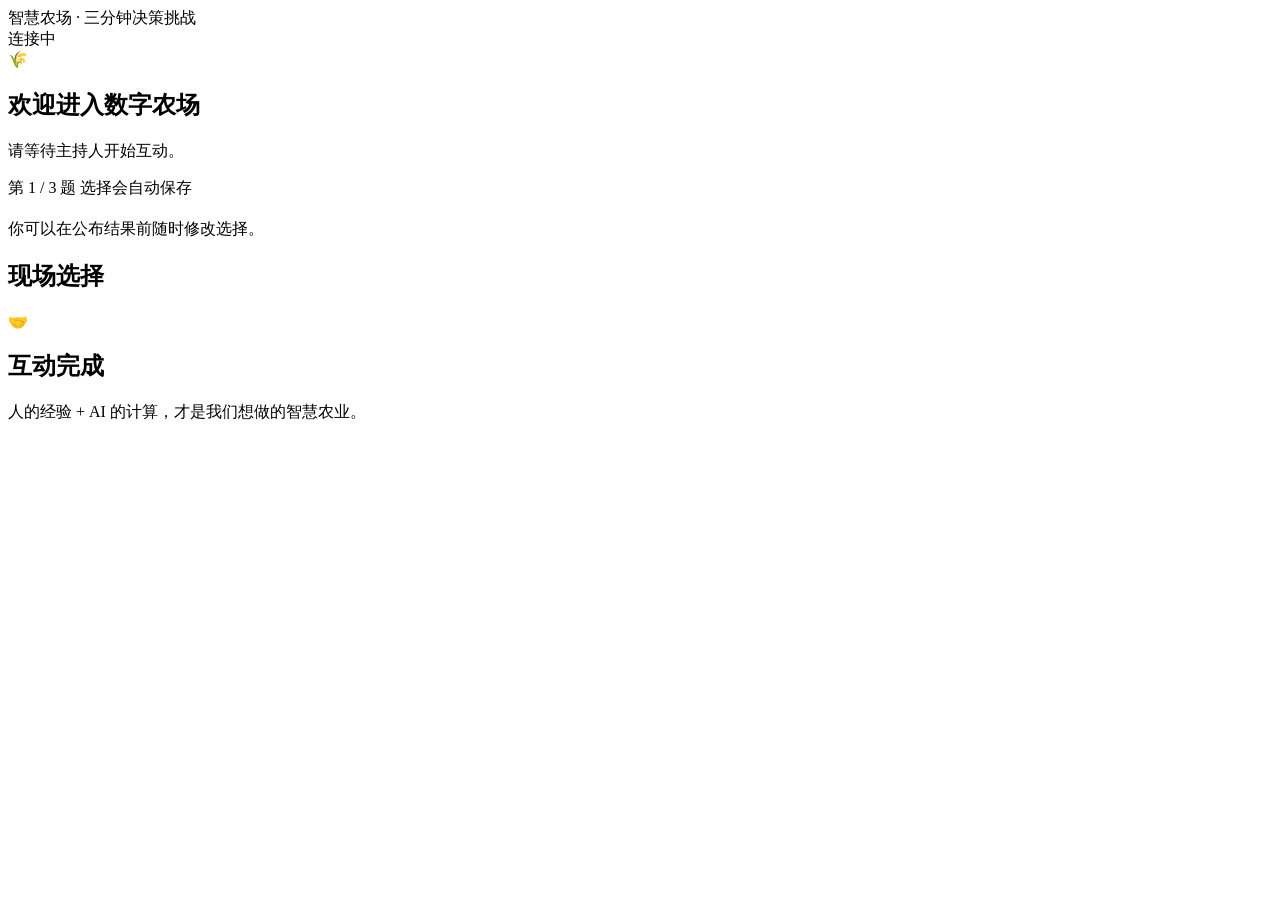
==== static/index.html @ 0add11e8 "Add participant touch interface" ====
<!doctype html>
<html lang="zh-CN">
<head>
  <meta charset="utf-8">
  <meta name="viewport" content="width=device-width, initial-scale=1, maximum-scale=1, user-scalable=no">
  <title>智慧农场 · 三分钟决策挑战</title>
  <link rel="stylesheet" href="/static/style.css">
</head>
<body class="participant-body">
  <main class="participant-shell">
    <header class="topbar">
      <div class="brand">智慧农场 · 三分钟决策挑战</div>
      <div id="connection" class="status-pill">连接中</div>
    </header>

    <section id="waitingView" class="center-card">
      <div class="hero-icon">🌾</div>
      <h1>欢迎进入数字农场</h1>
      <p>请等待主持人开始互动。</p>
      <div class="pulse-dot"></div>
    </section>

    <section id="questionView" class="question-card hidden">
      <div class="question-meta">
        <span id="progress">第 1 / 3 题</span>
        <span id="saveState">选择会自动保存</span>
      </div>
      <h1 id="questionTitle"></h1>
      <p id="questionSubtitle" class="subtitle"></p>
      <div id="options" class="options-grid"></div>
      <div id="hint" class="hint">你可以在公布结果前随时修改选择。</div>

      <section id="resultPanel" class="result-panel hidden">
        <h2>现场选择</h2>
        <div id="bars"></div>
        <div id="aiPanel" class="ai-panel hidden">
          <div id="aiLabel" class="ai-label"></div>
          <div id="aiReason" class="ai-reason"></div>
        </div>
      </section>
    </section>

    <section id="finishedView" class="center-card hidden">
      <div class="hero-icon">🤝</div>
      <h1>互动完成</h1>
      <p>人的经验 + AI 的计算，才是我们想做的智慧农业。</p>
    </section>
  </main>
  <script src="/static/app.js"></script>
</body>
</html>
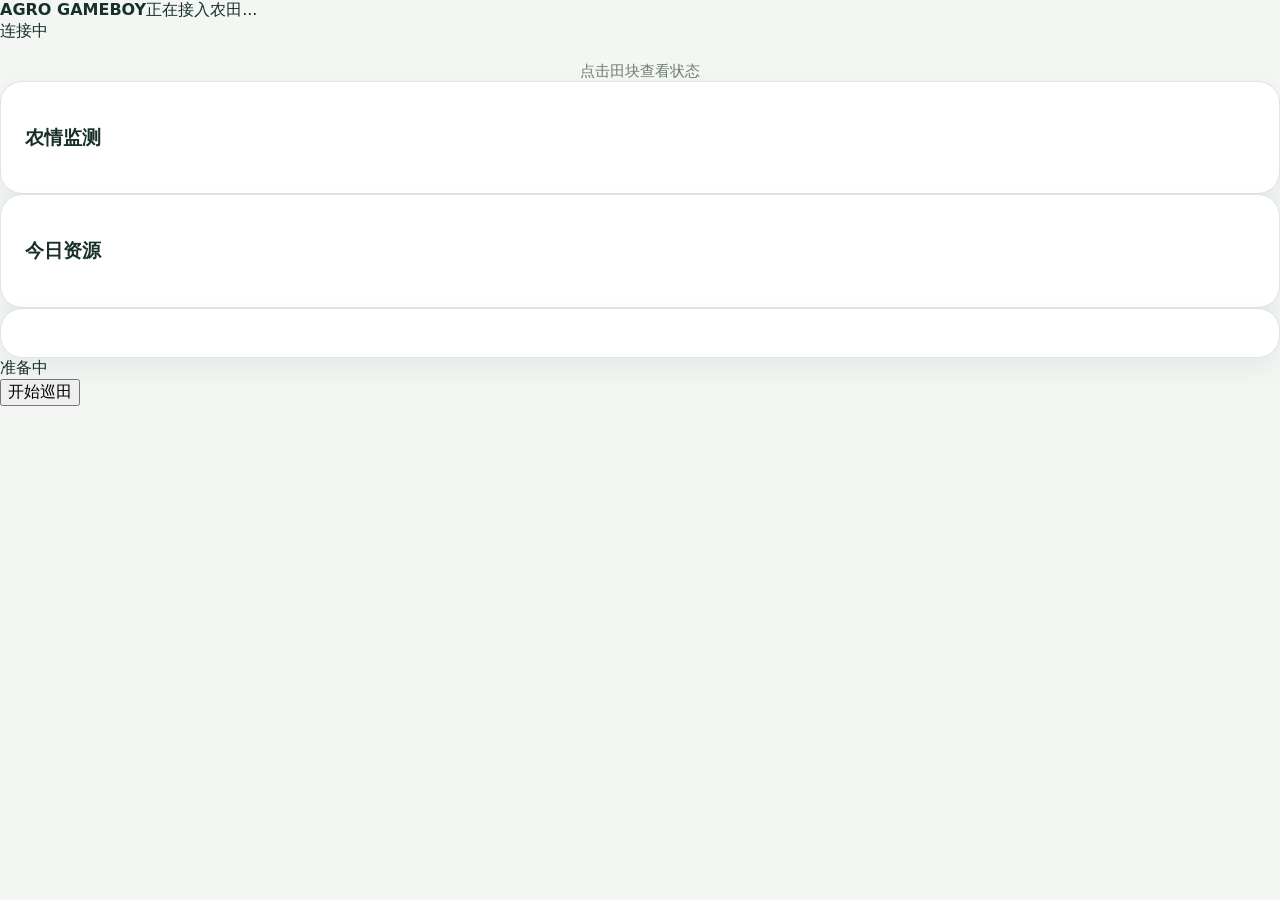
==== commit 73d35a5d: "replace participant UI with farm operations console" ====
--- a/static/index.html
+++ b/static/index.html
@@ -1,51 +1 @@
-<!doctype html>
-<html lang="zh-CN">
-<head>
-  <meta charset="utf-8">
-  <meta name="viewport" content="width=device-width, initial-scale=1, maximum-scale=1, user-scalable=no">
-  <title>智慧农场 · 三分钟决策挑战</title>
-  <link rel="stylesheet" href="/static/style.css">
-</head>
-<body class="participant-body">
-  <main class="participant-shell">
-    <header class="topbar">
-      <div class="brand">智慧农场 · 三分钟决策挑战</div>
-      <div id="connection" class="status-pill">连接中</div>
-    </header>
-
-    <section id="waitingView" class="center-card">
-      <div class="hero-icon">🌾</div>
-      <h1>欢迎进入数字农场</h1>
-      <p>请等待主持人开始互动。</p>
-      <div class="pulse-dot"></div>
-    </section>
-
-    <section id="questionView" class="question-card hidden">
-      <div class="question-meta">
-        <span id="progress">第 1 / 3 题</span>
-        <span id="saveState">选择会自动保存</span>
-      </div>
-      <h1 id="questionTitle"></h1>
-      <p id="questionSubtitle" class="subtitle"></p>
-      <div id="options" class="options-grid"></div>
-      <div id="hint" class="hint">你可以在公布结果前随时修改选择。</div>
-
-      <section id="resultPanel" class="result-panel hidden">
-        <h2>现场选择</h2>
-        <div id="bars"></div>
-        <div id="aiPanel" class="ai-panel hidden">
-          <div id="aiLabel" class="ai-label"></div>
-          <div id="aiReason" class="ai-reason"></div>
-        </div>
-      </section>
-    </section>
-
-    <section id="finishedView" class="center-card hidden">
-      <div class="hero-icon">🤝</div>
-      <h1>互动完成</h1>
-      <p>人的经验 + AI 的计算，才是我们想做的智慧农业。</p>
-    </section>
-  </main>
-  <script src="/static/app.js"></script>
-</body>
-</html>
+<!doctype html><html lang="zh-CN"><head><meta charset="utf-8"><meta name="viewport" content="width=device-width,initial-scale=1,user-scalable=no"><title>AGRO GAMEBOY</title><link rel="stylesheet" href="/static/style.css"></head><body><main id="app" class="shell"><header><div><b>AGRO GAMEBOY</b><span id="farmName">正在接入农田...</span></div><div id="stageTag">连接中</div></header><section class="grid"><div class="field-wrap"><div class="field" id="field"></div><div class="hint" id="hint">点击田块查看状态</div></div><aside><div class="panel"><h3>农情监测</h3><div id="metrics"></div></div><div class="panel"><h3>今日资源</h3><div id="resourceSummary"></div></div><div class="panel action-panel" id="actionPanel"></div></aside></section><footer><div id="progressText">准备中</div><button id="nextBtn" class="primary">开始巡田</button></footer></main><script src="/static/app.js"></script></body></html>
--- a/static/style.css
+++ b/static/style.css
@@ -0,0 +1,39 @@
+:root {
+  --bg: #f3f6f2;
+  --panel: #ffffff;
+  --ink: #17312a;
+  --muted: #6d7d76;
+  --line: #dce5df;
+  --green: #0b6b4f;
+  --green2: #11835f;
+  --soft: #e8f4ef;
+  --warn: #a76411;
+  --danger: #a43b35;
+  --shadow: 0 18px 50px rgba(24, 57, 45, .10);
+}
+*{box-sizing:border-box}
+html,body{margin:0;min-height:100%;font-family:Inter,"Microsoft YaHei","PingFang SC",system-ui,sans-serif;background:var(--bg);color:var(--ink)}
+button{font:inherit}
+.hidden{display:none!important}
+.participant-body{min-height:100vh;background:radial-gradient(circle at 15% 0%,#eaf4ee 0,transparent 35%),var(--bg);overflow-x:hidden}
+.participant-shell{width:min(1180px,100%);min-height:100vh;margin:auto;padding:22px 28px 36px;display:flex;flex-direction:column}
+.topbar,.admin-header{display:flex;align-items:center;justify-content:space-between;gap:20px}
+.brand{font-size:clamp(18px,2vw,28px);font-weight:800;letter-spacing:.02em}
+.status-pill{padding:9px 15px;border-radius:999px;background:#eef1ef;color:var(--muted);font-size:14px;font-weight:700;white-space:nowrap}
+.status-pill.online{background:#dff4e9;color:var(--green)}
+.center-card,.question-card{background:rgba(255,255,255,.96);border:1px solid rgba(215,228,220,.9);box-shadow:var(--shadow);border-radius:30px}
+.center-card{margin:auto;width:min(820px,100%);padding:54px 42px;text-align:center}
+.center-card h1{font-size:clamp(36px,5vw,64px);margin:12px 0 14px}.center-card p{font-size:clamp(18px,2.4vw,28px);color:var(--muted);margin:0}
+.hero-icon{font-size:72px}.pulse-dot{width:18px;height:18px;background:var(--green2);border-radius:50%;margin:34px auto 0;animation:pulse 1.5s infinite}@keyframes pulse{50%{transform:scale(1.45);opacity:.35}}
+.question-card{margin:auto 0;padding:28px 34px 34px}
+.question-meta{display:flex;justify-content:space-between;gap:16px;color:var(--muted);font-weight:700;font-size:15px}
+.question-card h1{font-size:clamp(30px,4.1vw,54px);line-height:1.16;margin:24px 0 12px;letter-spacing:-.02em}.subtitle{font-size:clamp(17px,2vw,23px);line-height:1.6;color:var(--muted);margin:0 0 24px}
+.options-grid{display:grid;grid-template-columns:1fr 1fr;gap:18px;margin-top:24px}
+.option-btn{min-height:118px;padding:22px 24px;border:2px solid var(--line);border-radius:24px;background:#fff;color:var(--ink);font-size:clamp(23px,3vw,36px);font-weight:850;cursor:pointer;touch-action:manipulation;transition:.12s transform,.12s border-color,.12s background}
+.option-btn:active{transform:scale(.985)}.option-btn.selected{background:var(--soft);border-color:var(--green2);box-shadow:inset 0 0 0 2px rgba(17,131,95,.1)}
+.option-prefix{display:inline-flex;width:42px;height:42px;align-items:center;justify-content:center;border-radius:12px;background:#f0f4f1;margin-right:12px;font-size:20px;vertical-align:middle}.selected .option-prefix{background:var(--green);color:#fff}
+.hint{margin-top:20px;text-align:center;color:var(--muted);font-size:15px}.result-panel{margin-top:26px;border-top:1px solid var(--line);padding-top:26px}.result-panel h2{margin:0 0 18px;font-size:25px}
+.bar-row{display:grid;grid-template-columns:minmax(90px,180px) 1fr 80px;gap:14px;align-items:center;margin:13px 0}.bar-label{font-weight:750}.bar-track{height:22px;background:#edf1ee;border-radius:999px;overflow:hidden}.bar-fill{height:100%;background:var(--green2);border-radius:999px;min-width:0;transition:width .25s}.bar-value{text-align:right;font-variant-numeric:tabular-nums;color:var(--muted);font-weight:750}
+.ai-panel{margin-top:24px;padding:20px 22px;border-radius:18px;background:#f1f7f4;border:1px solid #d8e8df}.ai-label{font-size:22px;font-weight:850;color:var(--green)}.ai-reason{margin-top:7px;font-size:17px;line-height:1.6;color:#486058}
+.admin-body{background:#eef2ef;min-height:100vh}.admin-shell{max-width:1380px;margin:auto;padding:30px}.eyebrow{font-size:12px;letter-spacing:.18em;color:var(--green);font-weight:850}.admin-header h1{font-size:38px;margin:6px 0 0}.metric-grid{display:grid;grid-template-columns:repeat(4,1fr);gap:16px;margin:26px 0}.metric-card,.panel{background:var(--panel);border:1px solid var(--line);border-radius:22px;box-shadow:0 10px 30px rgba(24,57,45,.06)}.metric-card{padding:20px 22px}.metric-card span{display:block;color:var(--muted);font-size:14px}.metric-card strong{display:block;font-size:38px;margin-top:7px}.admin-grid{display:grid;grid-template-columns:.9fr 1.1fr;gap:18px}.panel{padding:24px}.panel-title{font-size:14px;font-weight:850;letter-spacing:.06em;text-transform:uppercase;color:var(--muted);margin-bottom:18px}.button-grid{display:grid;grid-template-columns:1fr 1fr;gap:12px}.admin-btn,.mini-btn{border:0;border-radius:14px;cursor:pointer;font-weight:800}.admin-btn{padding:16px;background:#edf1ef;color:var(--ink)}.admin-btn.primary{background:var(--green);color:#fff}.admin-btn.accent{background:#e9f5ef;color:var(--green)}.admin-btn.danger{background:#f8e9e7;color:var(--danger)}.admin-note{color:var(--muted);font-size:13px;line-height:1.6;margin:18px 0 0}.admin-bars{margin-top:18px}.devices-panel{margin-top:18px}.row-between{display:flex;justify-content:space-between;align-items:center}.mini-btn{padding:8px 12px;background:#edf1ef;color:var(--ink)}.table-wrap{overflow:auto}table{width:100%;border-collapse:collapse;font-size:14px}th,td{text-align:left;padding:12px 10px;border-top:1px solid var(--line);white-space:nowrap}th{color:var(--muted);font-weight:750}td:nth-child(2){font-family:ui-monospace,SFMono-Regular,Consolas,monospace;font-size:12px;max-width:260px;overflow:hidden;text-overflow:ellipsis}
+@media(max-width:800px){.participant-shell{padding:14px}.question-card{padding:22px 18px}.options-grid{grid-template-columns:1fr}.option-btn{min-height:88px}.question-meta{font-size:13px}.admin-shell{padding:16px}.metric-grid{grid-template-columns:1fr 1fr}.admin-grid{grid-template-columns:1fr}.button-grid{grid-template-columns:1fr 1fr}.bar-row{grid-template-columns:90px 1fr 60px}}
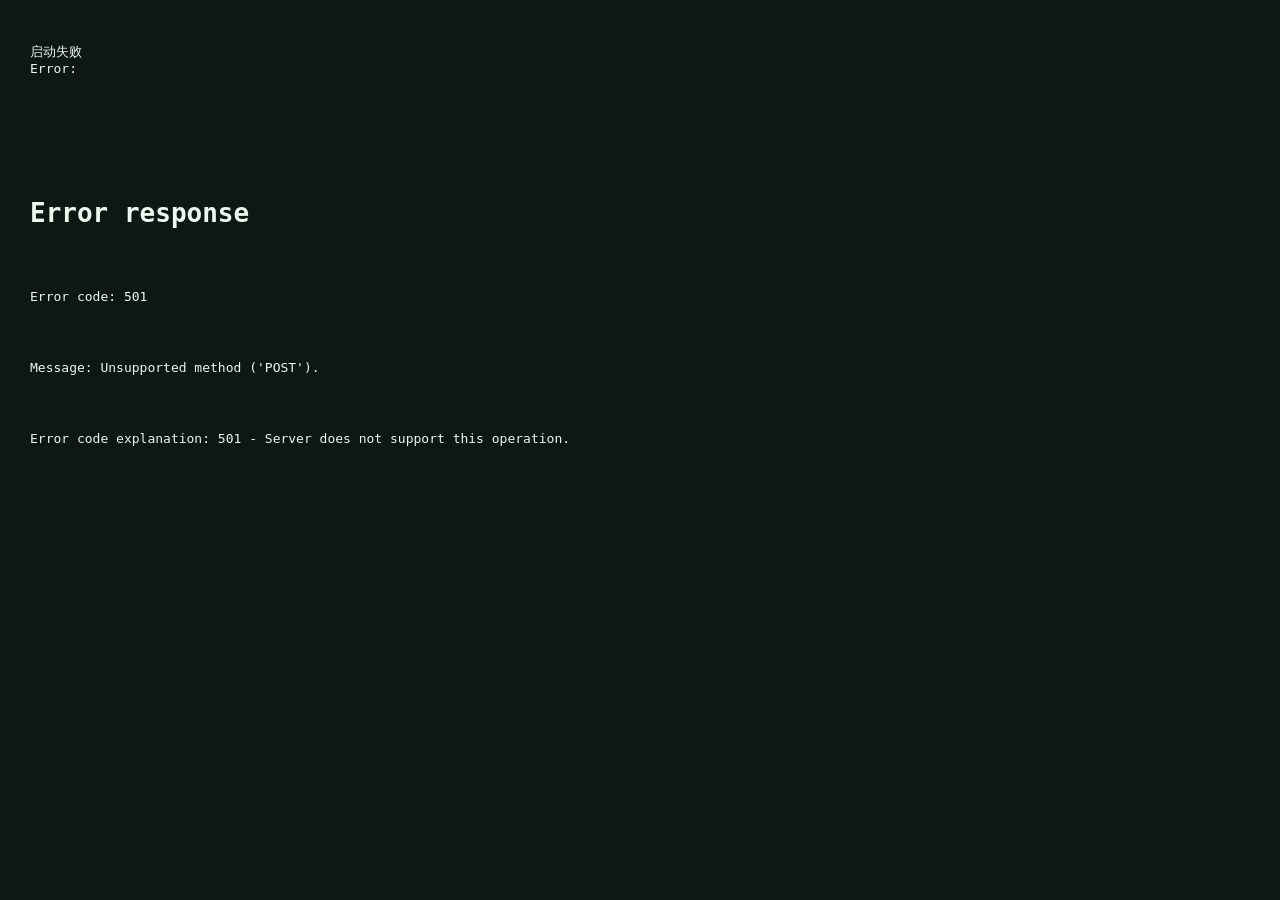
==== commit 43abc358: "Replace participant page with agriculture quiz" ====
--- a/static/index.html
+++ b/static/index.html
@@ -1 +1,77 @@
-<!doctype html><html lang="zh-CN"><head><meta charset="utf-8"><meta name="viewport" content="width=device-width,initial-scale=1,user-scalable=no"><title>AGRO GAMEBOY</title><link rel="stylesheet" href="/static/style.css"></head><body><main id="app" class="shell"><header><div><b>AGRO GAMEBOY</b><span id="farmName">正在接入农田...</span></div><div id="stageTag">连接中</div></header><section class="grid"><div class="field-wrap"><div class="field" id="field"></div><div class="hint" id="hint">点击田块查看状态</div></div><aside><div class="panel"><h3>农情监测</h3><div id="metrics"></div></div><div class="panel"><h3>今日资源</h3><div id="resourceSummary"></div></div><div class="panel action-panel" id="actionPanel"></div></aside></section><footer><div id="progressText">准备中</div><button id="nextBtn" class="primary">开始巡田</button></footer></main><script src="/static/app.js"></script></body></html>+<!DOCTYPE html>
+<html lang="zh-CN">
+<head>
+<meta charset="UTF-8">
+<meta name="viewport" content="width=device-width, initial-scale=1, viewport-fit=cover">
+<title>农业知识答题闯关 · 农业信息化基础篇</title>
+<link rel="stylesheet" href="/static/style.css">
+</head>
+<body>
+<div class="app">
+
+  <!-- SECTION: start -->
+  <section id="startPanel" class="panel active">
+    <div class="start-card">
+      <div class="fruit-row" aria-hidden="true"><span>🛰️</span><span>🍓</span><span>📡</span><span>🛒</span><span>📱</span></div>
+      <h1>农业知识<span class="hl2">答题闯关</span><br><span class="hl">农业信息化基础篇</span></h1>
+      <p class="tagline">10 道大白话选择题，轻松学会遥感、大棚经济作物、物联网、电商和直播带货</p>
+      <div class="rules">
+        <div class="rule"><i>1</i><span>共 <b>10 道单选题</b>，每题 10 分，满分 100 分，覆盖五大板块</span></div>
+        <div class="rule"><i>2</i><span>点击选项<b>立即判分</b>，并用大白话讲清「这对种地卖货有什么用」</span></div>
+        <div class="rule"><i>3</i><span>支持键盘作答：按 <b>1~4 / A~D</b> 选题，<b>空格 / 回车</b>下一题</span></div>
+        <div class="rule"><i>4</i><span>每局题目与选项<b>随机打乱</b>，最高分自动保存在本机浏览器</span></div>
+      </div>
+      <div class="best" id="bestBox">🏅 历史最高分：<b id="bestVal">暂无记录</b></div>
+      <button class="btn btn-start pulse" id="btnStart" data-primary-action>🚀 开始闯关</button>
+    </div>
+  </section>
+
+  <!-- SECTION: quiz -->
+  <section id="quizPanel" class="panel">
+    <div class="topbar">
+      <div class="qcount">第 <b id="qNow">1</b> / <span id="qTotal">10</span> 题</div>
+      <div class="scorepill">得分 <b id="scoreNow">0</b></div>
+    </div>
+    <div class="track"><div class="fill" id="fill"></div></div>
+
+    <div class="qcard">
+      <div class="qhead"><span class="qtag qcat" id="qCat">🛰️ 遥感</span><span class="qtag qprog" id="qTag">第 1 题</span></div>
+      <p class="qtext" id="qText"></p>
+      <div class="opts" id="opts" role="group" aria-label="答案选项"></div>
+      <div class="fb" id="fb" aria-live="polite">
+        <div class="fbverdict"><span id="fbIcon">✅</span><span id="fbWord">回答正确</span><span class="pt" id="fbPt">+10</span></div>
+        <p class="fbexp" id="fbExp"></p>
+        <p class="fbsrc" id="fbSrc"></p>
+      </div>
+      <button class="btn btn-next" id="btnNext" disabled>下一题 ➜</button>
+    </div>
+  </section>
+
+  <!-- SECTION: result -->
+  <section id="resultPanel" class="panel">
+    <div class="res-card">
+      <span class="beam" id="beam" hidden aria-hidden="true"></span>
+      <span class="grade-emoji" id="gradeEmoji">🏆</span>
+      <div class="grade-title" id="gradeTitle"></div>
+      <p class="grade-msg" id="gradeMsg"></p>
+      <div class="scorebox">
+        <div class="sbox s1"><div class="n" id="rScore">0</div><div class="l">总分（满分100）</div></div>
+        <div class="sbox s2"><div class="n" id="rRight">0/10</div><div class="l">答对题数</div></div>
+        <div class="sbox s3"><div class="n" id="rRate">0%</div><div class="l">正确率</div></div>
+      </div>
+      <div class="newbest" id="newBest">🎉 刷新历史最高分！</div>
+      <div class="review">
+        <h2>📋 逐题回顾</h2>
+        <div id="rvList"></div>
+      </div>
+      <button class="btn btn-again" id="btnAgain" data-primary-action>🔄 再来一局</button>
+      <p class="footnote">题库依据：农业农村部官网智慧农业典型案例与政策发布、2026 年中央一号文件、国家市场监督管理总局令第 117 号《直播电商监督管理办法》与第 120 号《直播电商经营者落实食品安全主体责任监督管理规定》、科普中国遥感与智能温室科普文章，以及光明网、人民网、中国农业农村信息网等公开报道中的实际生产案例。相关法规以官方公布的现行有效文本为准。</p>
+    </div>
+  </section>
+
+</div>
+
+<script src="/static/assets/questions.js"></script>
+<script src="/static/app.js"></script>
+</body>
+</html>
--- a/static/style.css
+++ b/static/style.css
@@ -1,39 +1,2 @@
-:root {
-  --bg: #f3f6f2;
-  --panel: #ffffff;
-  --ink: #17312a;
-  --muted: #6d7d76;
-  --line: #dce5df;
-  --green: #0b6b4f;
-  --green2: #11835f;
-  --soft: #e8f4ef;
-  --warn: #a76411;
-  --danger: #a43b35;
-  --shadow: 0 18px 50px rgba(24, 57, 45, .10);
-}
-*{box-sizing:border-box}
-html,body{margin:0;min-height:100%;font-family:Inter,"Microsoft YaHei","PingFang SC",system-ui,sans-serif;background:var(--bg);color:var(--ink)}
-button{font:inherit}
-.hidden{display:none!important}
-.participant-body{min-height:100vh;background:radial-gradient(circle at 15% 0%,#eaf4ee 0,transparent 35%),var(--bg);overflow-x:hidden}
-.participant-shell{width:min(1180px,100%);min-height:100vh;margin:auto;padding:22px 28px 36px;display:flex;flex-direction:column}
-.topbar,.admin-header{display:flex;align-items:center;justify-content:space-between;gap:20px}
-.brand{font-size:clamp(18px,2vw,28px);font-weight:800;letter-spacing:.02em}
-.status-pill{padding:9px 15px;border-radius:999px;background:#eef1ef;color:var(--muted);font-size:14px;font-weight:700;white-space:nowrap}
-.status-pill.online{background:#dff4e9;color:var(--green)}
-.center-card,.question-card{background:rgba(255,255,255,.96);border:1px solid rgba(215,228,220,.9);box-shadow:var(--shadow);border-radius:30px}
-.center-card{margin:auto;width:min(820px,100%);padding:54px 42px;text-align:center}
-.center-card h1{font-size:clamp(36px,5vw,64px);margin:12px 0 14px}.center-card p{font-size:clamp(18px,2.4vw,28px);color:var(--muted);margin:0}
-.hero-icon{font-size:72px}.pulse-dot{width:18px;height:18px;background:var(--green2);border-radius:50%;margin:34px auto 0;animation:pulse 1.5s infinite}@keyframes pulse{50%{transform:scale(1.45);opacity:.35}}
-.question-card{margin:auto 0;padding:28px 34px 34px}
-.question-meta{display:flex;justify-content:space-between;gap:16px;color:var(--muted);font-weight:700;font-size:15px}
-.question-card h1{font-size:clamp(30px,4.1vw,54px);line-height:1.16;margin:24px 0 12px;letter-spacing:-.02em}.subtitle{font-size:clamp(17px,2vw,23px);line-height:1.6;color:var(--muted);margin:0 0 24px}
-.options-grid{display:grid;grid-template-columns:1fr 1fr;gap:18px;margin-top:24px}
-.option-btn{min-height:118px;padding:22px 24px;border:2px solid var(--line);border-radius:24px;background:#fff;color:var(--ink);font-size:clamp(23px,3vw,36px);font-weight:850;cursor:pointer;touch-action:manipulation;transition:.12s transform,.12s border-color,.12s background}
-.option-btn:active{transform:scale(.985)}.option-btn.selected{background:var(--soft);border-color:var(--green2);box-shadow:inset 0 0 0 2px rgba(17,131,95,.1)}
-.option-prefix{display:inline-flex;width:42px;height:42px;align-items:center;justify-content:center;border-radius:12px;background:#f0f4f1;margin-right:12px;font-size:20px;vertical-align:middle}.selected .option-prefix{background:var(--green);color:#fff}
-.hint{margin-top:20px;text-align:center;color:var(--muted);font-size:15px}.result-panel{margin-top:26px;border-top:1px solid var(--line);padding-top:26px}.result-panel h2{margin:0 0 18px;font-size:25px}
-.bar-row{display:grid;grid-template-columns:minmax(90px,180px) 1fr 80px;gap:14px;align-items:center;margin:13px 0}.bar-label{font-weight:750}.bar-track{height:22px;background:#edf1ee;border-radius:999px;overflow:hidden}.bar-fill{height:100%;background:var(--green2);border-radius:999px;min-width:0;transition:width .25s}.bar-value{text-align:right;font-variant-numeric:tabular-nums;color:var(--muted);font-weight:750}
-.ai-panel{margin-top:24px;padding:20px 22px;border-radius:18px;background:#f1f7f4;border:1px solid #d8e8df}.ai-label{font-size:22px;font-weight:850;color:var(--green)}.ai-reason{margin-top:7px;font-size:17px;line-height:1.6;color:#486058}
-.admin-body{background:#eef2ef;min-height:100vh}.admin-shell{max-width:1380px;margin:auto;padding:30px}.eyebrow{font-size:12px;letter-spacing:.18em;color:var(--green);font-weight:850}.admin-header h1{font-size:38px;margin:6px 0 0}.metric-grid{display:grid;grid-template-columns:repeat(4,1fr);gap:16px;margin:26px 0}.metric-card,.panel{background:var(--panel);border:1px solid var(--line);border-radius:22px;box-shadow:0 10px 30px rgba(24,57,45,.06)}.metric-card{padding:20px 22px}.metric-card span{display:block;color:var(--muted);font-size:14px}.metric-card strong{display:block;font-size:38px;margin-top:7px}.admin-grid{display:grid;grid-template-columns:.9fr 1.1fr;gap:18px}.panel{padding:24px}.panel-title{font-size:14px;font-weight:850;letter-spacing:.06em;text-transform:uppercase;color:var(--muted);margin-bottom:18px}.button-grid{display:grid;grid-template-columns:1fr 1fr;gap:12px}.admin-btn,.mini-btn{border:0;border-radius:14px;cursor:pointer;font-weight:800}.admin-btn{padding:16px;background:#edf1ef;color:var(--ink)}.admin-btn.primary{background:var(--green);color:#fff}.admin-btn.accent{background:#e9f5ef;color:var(--green)}.admin-btn.danger{background:#f8e9e7;color:var(--danger)}.admin-note{color:var(--muted);font-size:13px;line-height:1.6;margin:18px 0 0}.admin-bars{margin-top:18px}.devices-panel{margin-top:18px}.row-between{display:flex;justify-content:space-between;align-items:center}.mini-btn{padding:8px 12px;background:#edf1ef;color:var(--ink)}.table-wrap{overflow:auto}table{width:100%;border-collapse:collapse;font-size:14px}th,td{text-align:left;padding:12px 10px;border-top:1px solid var(--line);white-space:nowrap}th{color:var(--muted);font-weight:750}td:nth-child(2){font-family:ui-monospace,SFMono-Regular,Consolas,monospace;font-size:12px;max-width:260px;overflow:hidden;text-overflow:ellipsis}
-@media(max-width:800px){.participant-shell{padding:14px}.question-card{padding:22px 18px}.options-grid{grid-template-columns:1fr}.option-btn{min-height:88px}.question-meta{font-size:13px}.admin-shell{padding:16px}.metric-grid{grid-template-columns:1fr 1fr}.admin-grid{grid-template-columns:1fr}.button-grid{grid-template-columns:1fr 1fr}.bar-row{grid-template-columns:90px 1fr 60px}}
+*{box-sizing:border-box}html,body{margin:0;width:100%;height:100%;font-family:Inter,"Microsoft YaHei",sans-serif;background:#0f1714;color:#edf5ef;overflow:hidden}button,input{font:inherit}.shell{height:100vh;display:grid;grid-template-rows:82px 1fr 92px;background:radial-gradient(circle at 30% 10%,#183126 0,#101a16 38%,#0a100e 100%)}header,footer{display:flex;align-items:center;justify-content:space-between;padding:0 36px;border-color:#284236;border-style:solid;border-width:0 0 1px}header b{font-size:26px;letter-spacing:2px;color:#8ed0a9}header span{margin-left:24px;color:#a9bbb1;font-size:18px}#stageTag{padding:10px 18px;border:1px solid #3d6550;border-radius:999px;color:#c7e7d2;background:#183125}footer{border-width:1px 0 0}.grid{display:grid;grid-template-columns:1fr 470px;gap:24px;padding:24px;min-height:0}.field-wrap{position:relative;min-height:0}.field{height:100%;display:grid;grid-template-columns:1fr 1fr;grid-template-rows:1fr 1fr;gap:12px;padding:18px;border:1px solid #31503f;border-radius:22px;background:linear-gradient(145deg,#182b21,#0f1915);box-shadow:inset 0 0 70px #06100b}.zone{position:relative;border:1px solid #42624f;border-radius:18px;background:linear-gradient(135deg,#375b34 0%,#26472d 45%,#1c3425 100%);color:#fff;text-align:left;padding:24px;overflow:hidden;transition:.18s transform,.18s border,.18s box-shadow;touch-action:manipulation}.zone:before{content:"";position:absolute;inset:0;background:repeating-linear-gradient(24deg,transparent 0 12px,rgba(255,255,255,.035) 13px 15px),linear-gradient(90deg,rgba(191,128,51,.35) 0 var(--stress),transparent var(--stress));pointer-events:none}.zone.sel{border:2px solid #9bd6ad;transform:scale(.988);box-shadow:0 0 0 3px rgba(155,214,173,.08),inset 0 0 28px rgba(255,255,255,.04)}.zone-name{position:relative;z-index:1;display:block;font-size:34px;font-weight:700}.zone-ndvi,.zone-risk{position:relative;z-index:1;display:inline-block;margin:18px 18px 0 0;padding:7px 12px;border-radius:8px;background:#0d1813aa;color:#dcece2;font-size:17px}.hint{position:absolute;left:50%;bottom:24px;transform:translateX(-50%);padding:10px 18px;border-radius:999px;background:#07100ddd;color:#cfe2d6;border:1px solid #365443}.hint.flash{background:#7a4c14;color:#fff}aside{display:grid;grid-template-rows:auto auto 1fr;gap:14px;min-height:0}.panel{border:1px solid #2f4a3c;border-radius:18px;background:#121d18e8;padding:20px;overflow:auto}.panel h3{margin:0 0 16px;font-size:20px}.metric,.resource{display:flex;align-items:baseline;justify-content:space-between;padding:9px 0;border-bottom:1px solid #23392e}.metric span,.resource span{color:#9db0a5}.metric b,.resource b{font-size:27px;color:#eaf6ee}.resource small{color:#789083;margin-left:6px}.note,.weather{color:#9eb2a6;line-height:1.6}.warning{color:#f1b56c}.action-panel label{display:block;margin:18px 0;color:#b8cbbf}.action-panel label b{float:right;color:#e6f6eb}.action-panel input[type=range]{width:100%;height:34px;accent-color:#77bd91;margin-top:8px}.ghost,.choice3 button,.event-actions button{border:1px solid #3d654f;background:#18291f;color:#eaf5ee;border-radius:12px;padding:13px 14px;cursor:pointer}.ghost{width:100%}.choice3,.event-actions{display:grid;gap:10px;margin-top:16px}.choice3{grid-template-columns:1fr}.choice3 button.active,.event-actions button.active{background:#315f45;border-color:#8dcba3;box-shadow:0 0 0 2px rgba(141,203,163,.12)}.compare{display:grid;grid-template-columns:1fr 1fr;gap:10px}.compare div{padding:12px;border-radius:12px;background:#0d1512}.compare span,.compare b{display:block}.compare span{color:#83998d;font-size:13px;margin-top:5px}.compare b{margin:4px 0 9px}.score{font-size:68px;font-weight:800;color:#94d2aa;line-height:1}.result-grid{display:grid;grid-template-columns:1fr 1fr;gap:9px;margin-top:18px}.result-grid div{padding:12px;background:#0c1511;border-radius:10px}.result-grid span{display:block;color:#84998d;font-size:12px}.result-grid b{display:block;margin-top:5px;font-size:17px}#progressText{font-size:18px;color:#91a79a}.primary{min-width:310px;padding:17px 30px;border:0;border-radius:14px;background:#78bb90;color:#0a1610;font-size:21px;font-weight:800;cursor:pointer}.primary:disabled{opacity:.4}.admin-page{overflow:auto;background:#0d1411}.admin{max-width:1500px;margin:0 auto;padding:30px}.admin-head{display:flex;justify-content:space-between;align-items:center}.stats{display:grid;grid-template-columns:repeat(5,1fr);gap:14px;margin:22px 0}.stat{padding:20px;border:1px solid #2f4a3c;border-radius:16px;background:#141f1a}.stat span{display:block;color:#8da096}.stat b{display:block;font-size:36px;margin-top:7px}.device-table{width:100%;border-collapse:collapse;background:#111b17;border:1px solid #2c4538}.device-table th,.device-table td{padding:14px;border-bottom:1px solid #23372d;text-align:left}.device-table th{color:#8fa398}.pill{padding:5px 9px;border-radius:999px;background:#243a2f}.danger{background:#6f2d2d;color:white;border:0;border-radius:10px;padding:12px 18px}
+@media(max-width:1100px){.grid{grid-template-columns:1fr 390px}.zone-name{font-size:27px}}
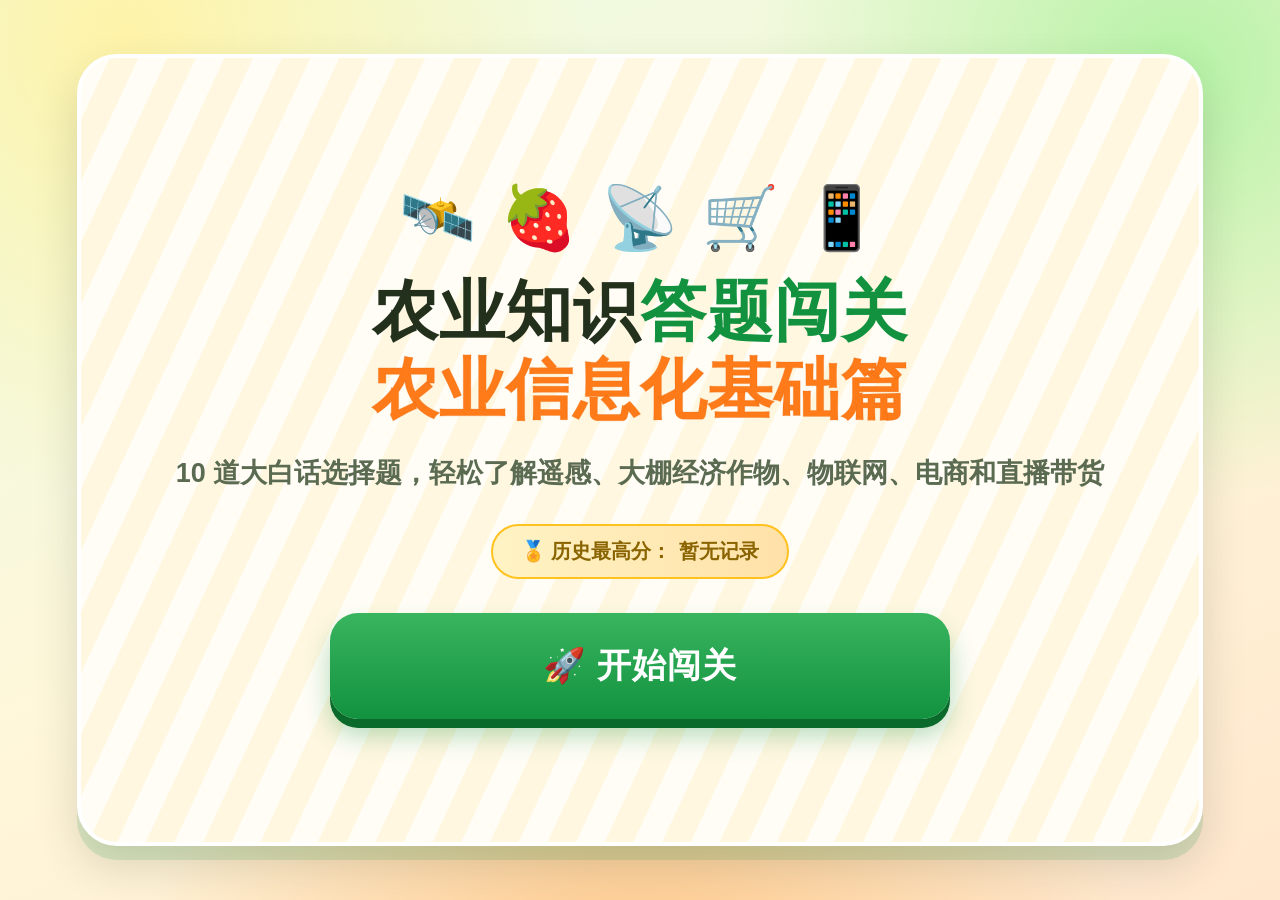
==== commit 44ab34e8: "Use touch-screen layout and remove keyboard-dependent guidance" ====
--- a/static/index.html
+++ b/static/index.html
@@ -5,6 +5,7 @@
 <meta name="viewport" content="width=device-width, initial-scale=1, viewport-fit=cover">
 <title>农业知识答题闯关 · 农业信息化基础篇</title>
 <link rel="stylesheet" href="/static/style.css">
+<link rel="stylesheet" href="/static/touchscreen.css">
 </head>
 <body>
 <div class="app">
@@ -14,11 +15,11 @@
     <div class="start-card">
       <div class="fruit-row" aria-hidden="true"><span>🛰️</span><span>🍓</span><span>📡</span><span>🛒</span><span>📱</span></div>
       <h1>农业知识<span class="hl2">答题闯关</span><br><span class="hl">农业信息化基础篇</span></h1>
-      <p class="tagline">10 道大白话选择题，轻松学会遥感、大棚经济作物、物联网、电商和直播带货</p>
+      <p class="tagline">10 道大白话选择题，轻松了解遥感、大棚经济作物、物联网、电商和直播带货</p>
       <div class="rules">
         <div class="rule"><i>1</i><span>共 <b>10 道单选题</b>，每题 10 分，满分 100 分，覆盖五大板块</span></div>
         <div class="rule"><i>2</i><span>点击选项<b>立即判分</b>，并用大白话讲清「这对种地卖货有什么用」</span></div>
-        <div class="rule"><i>3</i><span>支持键盘作答：按 <b>1~4 / A~D</b> 选题，<b>空格 / 回车</b>下一题</span></div>
+        <div class="rule"><i>3</i><span><b>全程只需点击屏幕</b>，不用键盘、不用输入文字</span></div>
         <div class="rule"><i>4</i><span>每局题目与选项<b>随机打乱</b>，最高分自动保存在本机浏览器</span></div>
       </div>
       <div class="best" id="bestBox">🏅 历史最高分：<b id="bestVal">暂无记录</b></div>
@@ -60,12 +61,12 @@
         <div class="sbox s3"><div class="n" id="rRate">0%</div><div class="l">正确率</div></div>
       </div>
       <div class="newbest" id="newBest">🎉 刷新历史最高分！</div>
-      <div class="review">
+      <div class="review" aria-hidden="true">
         <h2>📋 逐题回顾</h2>
         <div id="rvList"></div>
       </div>
       <button class="btn btn-again" id="btnAgain" data-primary-action>🔄 再来一局</button>
-      <p class="footnote">题库依据：农业农村部官网智慧农业典型案例与政策发布、2026 年中央一号文件、国家市场监督管理总局令第 117 号《直播电商监督管理办法》与第 120 号《直播电商经营者落实食品安全主体责任监督管理规定》、科普中国遥感与智能温室科普文章，以及光明网、人民网、中国农业农村信息网等公开报道中的实际生产案例。相关法规以官方公布的现行有效文本为准。</p>
+      <p class="footnote">题库依据公开权威资料编写，详细答题结果与记录由后台保存。</p>
     </div>
   </section>
 
--- a/static/style.css
+++ b/static/style.css
@@ -1,2 +1,54 @@
-*{box-sizing:border-box}html,body{margin:0;width:100%;height:100%;font-family:Inter,"Microsoft YaHei",sans-serif;background:#0f1714;color:#edf5ef;overflow:hidden}button,input{font:inherit}.shell{height:100vh;display:grid;grid-template-rows:82px 1fr 92px;background:radial-gradient(circle at 30% 10%,#183126 0,#101a16 38%,#0a100e 100%)}header,footer{display:flex;align-items:center;justify-content:space-between;padding:0 36px;border-color:#284236;border-style:solid;border-width:0 0 1px}header b{font-size:26px;letter-spacing:2px;color:#8ed0a9}header span{margin-left:24px;color:#a9bbb1;font-size:18px}#stageTag{padding:10px 18px;border:1px solid #3d6550;border-radius:999px;color:#c7e7d2;background:#183125}footer{border-width:1px 0 0}.grid{display:grid;grid-template-columns:1fr 470px;gap:24px;padding:24px;min-height:0}.field-wrap{position:relative;min-height:0}.field{height:100%;display:grid;grid-template-columns:1fr 1fr;grid-template-rows:1fr 1fr;gap:12px;padding:18px;border:1px solid #31503f;border-radius:22px;background:linear-gradient(145deg,#182b21,#0f1915);box-shadow:inset 0 0 70px #06100b}.zone{position:relative;border:1px solid #42624f;border-radius:18px;background:linear-gradient(135deg,#375b34 0%,#26472d 45%,#1c3425 100%);color:#fff;text-align:left;padding:24px;overflow:hidden;transition:.18s transform,.18s border,.18s box-shadow;touch-action:manipulation}.zone:before{content:"";position:absolute;inset:0;background:repeating-linear-gradient(24deg,transparent 0 12px,rgba(255,255,255,.035) 13px 15px),linear-gradient(90deg,rgba(191,128,51,.35) 0 var(--stress),transparent var(--stress));pointer-events:none}.zone.sel{border:2px solid #9bd6ad;transform:scale(.988);box-shadow:0 0 0 3px rgba(155,214,173,.08),inset 0 0 28px rgba(255,255,255,.04)}.zone-name{position:relative;z-index:1;display:block;font-size:34px;font-weight:700}.zone-ndvi,.zone-risk{position:relative;z-index:1;display:inline-block;margin:18px 18px 0 0;padding:7px 12px;border-radius:8px;background:#0d1813aa;color:#dcece2;font-size:17px}.hint{position:absolute;left:50%;bottom:24px;transform:translateX(-50%);padding:10px 18px;border-radius:999px;background:#07100ddd;color:#cfe2d6;border:1px solid #365443}.hint.flash{background:#7a4c14;color:#fff}aside{display:grid;grid-template-rows:auto auto 1fr;gap:14px;min-height:0}.panel{border:1px solid #2f4a3c;border-radius:18px;background:#121d18e8;padding:20px;overflow:auto}.panel h3{margin:0 0 16px;font-size:20px}.metric,.resource{display:flex;align-items:baseline;justify-content:space-between;padding:9px 0;border-bottom:1px solid #23392e}.metric span,.resource span{color:#9db0a5}.metric b,.resource b{font-size:27px;color:#eaf6ee}.resource small{color:#789083;margin-left:6px}.note,.weather{color:#9eb2a6;line-height:1.6}.warning{color:#f1b56c}.action-panel label{display:block;margin:18px 0;color:#b8cbbf}.action-panel label b{float:right;color:#e6f6eb}.action-panel input[type=range]{width:100%;height:34px;accent-color:#77bd91;margin-top:8px}.ghost,.choice3 button,.event-actions button{border:1px solid #3d654f;background:#18291f;color:#eaf5ee;border-radius:12px;padding:13px 14px;cursor:pointer}.ghost{width:100%}.choice3,.event-actions{display:grid;gap:10px;margin-top:16px}.choice3{grid-template-columns:1fr}.choice3 button.active,.event-actions button.active{background:#315f45;border-color:#8dcba3;box-shadow:0 0 0 2px rgba(141,203,163,.12)}.compare{display:grid;grid-template-columns:1fr 1fr;gap:10px}.compare div{padding:12px;border-radius:12px;background:#0d1512}.compare span,.compare b{display:block}.compare span{color:#83998d;font-size:13px;margin-top:5px}.compare b{margin:4px 0 9px}.score{font-size:68px;font-weight:800;color:#94d2aa;line-height:1}.result-grid{display:grid;grid-template-columns:1fr 1fr;gap:9px;margin-top:18px}.result-grid div{padding:12px;background:#0c1511;border-radius:10px}.result-grid span{display:block;color:#84998d;font-size:12px}.result-grid b{display:block;margin-top:5px;font-size:17px}#progressText{font-size:18px;color:#91a79a}.primary{min-width:310px;padding:17px 30px;border:0;border-radius:14px;background:#78bb90;color:#0a1610;font-size:21px;font-weight:800;cursor:pointer}.primary:disabled{opacity:.4}.admin-page{overflow:auto;background:#0d1411}.admin{max-width:1500px;margin:0 auto;padding:30px}.admin-head{display:flex;justify-content:space-between;align-items:center}.stats{display:grid;grid-template-columns:repeat(5,1fr);gap:14px;margin:22px 0}.stat{padding:20px;border:1px solid #2f4a3c;border-radius:16px;background:#141f1a}.stat span{display:block;color:#8da096}.stat b{display:block;font-size:36px;margin-top:7px}.device-table{width:100%;border-collapse:collapse;background:#111b17;border:1px solid #2c4538}.device-table th,.device-table td{padding:14px;border-bottom:1px solid #23372d;text-align:left}.device-table th{color:#8fa398}.pill{padding:5px 9px;border-radius:999px;background:#243a2f}.danger{background:#6f2d2d;color:white;border:0;border-radius:10px;padding:12px 18px}
-@media(max-width:1100px){.grid{grid-template-columns:1fr 390px}.zone-name{font-size:27px}}
+/* SECTION: base-tokens */
+*{margin:0;padding:0;box-sizing:border-box}
+:root{
+  --green:#12923f; --green-d:#0a6a2c; --green-l:#e7fbe9;
+  --orange:#ff7a18; --orange-d:#d95e00; --orange-l:#fff1e0;
+  --red:#e8342b; --red-d:#b01f18; --red-l:#ffe9e7;
+  --yellow:#ffc21f; --yellow-d:#e0a300;
+  --blue:#19b5f0; --blue-d:#0d8fc2;
+  --ink:#22301c; --ink2:#5b6b52; --paper:#fffdf6;
+  --line:#e2e8d8;
+}
+html,body{height:100%}
+body{
+  font-family:"Microsoft YaHei","微软雅黑","PingFang SC","Hiragino Sans GB",sans-serif;
+  background:
+    radial-gradient(circle at 10% 4%, #fff3a8 0, transparent 32%),
+    radial-gradient(circle at 92% 8%, #b6f2a6 0, transparent 30%),
+    radial-gradient(circle at 50% 112%, #ffc98a 0, transparent 42%),
+    linear-gradient(158deg,#eafbe2 0%,#fff7da 52%,#ffe7cd 100%);
+  background-attachment:fixed;
+  color:var(--ink);
+  min-height:100%;
+  padding:14px;
+  -webkit-text-size-adjust:100%;
+}
+.app{max-width:780px;margin:0 auto;position:relative}
+.panel{display:none}.panel.active{display:block;animation:fade .32s ease both}
+@keyframes fade{from{opacity:0;transform:translateY(14px)}to{opacity:1;transform:none}}
+.start-card{background:var(--paper);border-radius:30px;padding:34px 26px 30px;text-align:center;border:4px solid #fff;box-shadow:0 14px 0 rgba(18,146,63,.14),0 20px 44px rgba(34,48,28,.16);position:relative;overflow:hidden}
+.start-card::before{content:"";position:absolute;inset:0;background:repeating-linear-gradient(115deg,transparent 0 26px,rgba(255,194,31,.10) 26px 52px);pointer-events:none}
+.fruit-row{display:flex;justify-content:center;gap:10px;font-size:44px;line-height:1;margin-bottom:14px;position:relative}
+.fruit-row span{display:inline-block;animation:hop 1.7s ease-in-out infinite}.fruit-row span:nth-child(2){animation-delay:.18s}.fruit-row span:nth-child(3){animation-delay:.36s}.fruit-row span:nth-child(4){animation-delay:.54s}.fruit-row span:nth-child(5){animation-delay:.72s}
+@keyframes hop{0%,100%{transform:translateY(0) rotate(-4deg)}50%{transform:translateY(-11px) rotate(5deg)}}
+h1{font-size:clamp(30px,7.4vw,44px);font-weight:900;letter-spacing:1px;line-height:1.22;position:relative}h1 .hl{color:var(--orange);-webkit-text-stroke:1px #d95e0033}h1 .hl2{color:var(--green)}
+.tagline{margin-top:12px;font-size:clamp(15px,3.7vw,18px);color:var(--ink2);font-weight:700;line-height:1.6;position:relative}
+.rules{margin:22px auto 6px;max-width:560px;text-align:left;display:grid;gap:10px;position:relative}.rule{display:flex;align-items:flex-start;gap:12px;background:#fff;border:2px solid var(--line);border-radius:16px;padding:13px 15px;font-size:16px;font-weight:700;line-height:1.5}.rule i{font-style:normal;flex:0 0 30px;height:30px;border-radius:50%;display:grid;place-items:center;font-size:17px;color:#fff}.rule:nth-child(1) i{background:var(--green)} .rule:nth-child(2) i{background:var(--orange)}.rule:nth-child(3) i{background:var(--blue)} .rule:nth-child(4) i{background:#a05cd8}
+.best{margin-top:18px;display:inline-flex;align-items:center;gap:8px;background:linear-gradient(90deg,#fff3c4,#ffe1a8);border:2px solid var(--yellow);border-radius:999px;padding:9px 20px;font-size:15px;font-weight:800;color:#8a6400;position:relative}
+.btn{display:block;width:100%;border:0;cursor:pointer;font-family:inherit;font-size:clamp(21px,5.4vw,27px);font-weight:900;letter-spacing:1px;color:#fff;padding:22px 20px;border-radius:24px;margin-top:24px;position:relative;transition:transform .11s ease,box-shadow .11s ease,filter .15s}.btn-start{background:linear-gradient(180deg,#39b45f,var(--green));box-shadow:0 9px 0 var(--green-d),0 16px 26px rgba(18,146,63,.32)}.btn-next{background:linear-gradient(180deg,#ff9640,var(--orange));box-shadow:0 9px 0 var(--orange-d),0 16px 26px rgba(255,122,24,.32)}.btn-again{background:linear-gradient(180deg,#4ac6f7,var(--blue));box-shadow:0 9px 0 var(--blue-d),0 16px 26px rgba(25,181,240,.32)}.btn:hover{filter:brightness(1.05)}.btn:active{transform:translateY(9px);box-shadow:0 0 0 rgba(0,0,0,0),0 6px 14px rgba(0,0,0,.16)}.btn:disabled{cursor:default;opacity:.42;filter:grayscale(.4);transform:none}.btn:disabled:active{transform:none;box-shadow:0 9px 0 var(--orange-d)}
+.topbar{display:flex;align-items:center;gap:12px;margin-bottom:12px}.qcount{flex:0 0 auto;background:var(--green);color:#fff;font-size:19px;font-weight:900;border-radius:16px;padding:11px 18px;box-shadow:0 5px 0 var(--green-d);white-space:nowrap}.qcount b{font-size:24px}.scorepill{margin-left:auto;flex:0 0 auto;background:linear-gradient(90deg,#ffc21f,#ff9a1f);color:#7a4d00;font-size:19px;font-weight:900;border-radius:16px;padding:11px 18px;box-shadow:0 5px 0 #d98a00;white-space:nowrap}.scorepill b{font-size:25px}.track{height:18px;background:#fff;border:3px solid #fff;border-radius:999px;overflow:hidden;box-shadow:inset 0 2px 6px rgba(34,48,28,.16),0 4px 0 rgba(18,146,63,.12);margin-bottom:20px}.fill{height:100%;width:0;border-radius:999px;transition:width .45s cubic-bezier(.22,1,.36,1);background:linear-gradient(90deg,#39d06a,var(--yellow),var(--orange));background-size:200% 100%;animation:slide 2.6s linear infinite}@keyframes slide{to{background-position:200% 0}}
+.qcard{background:var(--paper);border-radius:26px;padding:26px 22px 24px;border:4px solid #fff;box-shadow:0 12px 0 rgba(255,122,24,.13),0 18px 38px rgba(34,48,28,.15);position:relative;overflow:hidden}.qcard::before{content:"";position:absolute;left:0;top:0;bottom:0;width:12px;background:linear-gradient(180deg,var(--orange),var(--yellow))}.qhead{display:flex;align-items:center;gap:10px;margin-bottom:14px;padding-left:8px}.qtag{background:var(--orange-l);color:var(--orange-d);font-size:14px;font-weight:900;border:2px solid #ffd3a8;border-radius:999px;padding:5px 14px}.qcat{background:linear-gradient(90deg,#e6f7ff,#e7fbe9);color:var(--green-d);border-color:#b6e3f5;white-space:nowrap}.qprog{margin-left:auto;background:#fff;color:var(--ink2);border-color:var(--line);font-size:13px;white-space:nowrap}.qtext{font-size:clamp(21px,5.2vw,27px);font-weight:900;line-height:1.55;padding-left:8px}
+.opts{margin-top:22px;display:grid;gap:14px}.opt{display:flex;align-items:center;gap:14px;width:100%;text-align:left;cursor:pointer;font-family:inherit;background:#fff;border:3px solid var(--line);border-radius:22px;padding:19px 18px;font-size:clamp(18px,4.6vw,22px);font-weight:800;line-height:1.45;color:var(--ink);box-shadow:0 7px 0 #eef1e6;transition:transform .1s ease,box-shadow .1s ease,background .18s,border-color .18s;-webkit-tap-highlight-color:transparent}.opt .letter{flex:0 0 44px;height:44px;border-radius:14px;display:grid;place-items:center;font-size:21px;font-weight:900;color:#fff;background:var(--green);transition:background .18s,transform .18s}.opt:nth-child(2) .letter{background:var(--orange)}.opt:nth-child(3) .letter{background:var(--blue)}.opt:nth-child(4) .letter{background:#a05cd8}.opt .otext{flex:1 1 auto}.opt:hover:not(:disabled){transform:translateY(-3px);border-color:#c9e6bf;box-shadow:0 10px 0 #eef1e6}.opt:active:not(:disabled){transform:translateY(6px);box-shadow:0 1px 0 #eef1e6}.opt:disabled{cursor:default}.opt.dim{opacity:.45}.opt.correct{background:var(--green-l);border-color:var(--green);box-shadow:0 7px 0 #9fd9a8;animation:bounce .5s ease}.opt.correct .letter{background:var(--green)}.opt.wrong{background:var(--red-l);border-color:var(--red);box-shadow:0 7px 0 #f0a9a4;animation:shake .46s ease}.opt.wrong .letter{background:var(--red)}@keyframes bounce{0%{transform:scale(1)}32%{transform:scale(1.045)}60%{transform:scale(.985)}100%{transform:scale(1)}}@keyframes shake{0%,100%{transform:translateX(0)}20%{transform:translateX(-11px)}40%{transform:translateX(9px)}60%{transform:translateX(-6px)}80%{transform:translateX(4px)}}
+.fb{margin-top:22px;display:none;border-radius:22px;padding:20px 20px 18px;border:3px solid;animation:fade .3s ease both}.fb.show{display:block}.fb.ok{background:var(--green-l);border-color:var(--green)}.fb.no{background:var(--red-l);border-color:var(--red)}.fbverdict{display:flex;align-items:center;gap:10px;font-size:clamp(22px,5.6vw,28px);font-weight:900}.fb.ok .fbverdict{color:var(--green-d)} .fb.no .fbverdict{color:var(--red-d)}.fbverdict .pt{margin-left:auto;font-size:clamp(19px,4.8vw,24px);font-weight:900;background:#fff;border-radius:999px;padding:6px 16px;border:2px solid currentColor}.fbexp{margin-top:12px;font-size:clamp(15px,3.9vw,17px);line-height:1.72;color:#33412c;font-weight:600}.fbexp b{color:var(--green-d)}.fbsrc{margin-top:11px;font-size:13px;line-height:1.6;color:#7b8a72;font-weight:600;border-top:1px dashed #c3d3b8;padding-top:9px}
+.res-card{background:var(--paper);border-radius:30px;padding:30px 24px 26px;text-align:center;border:4px solid #fff;box-shadow:0 14px 0 rgba(25,181,240,.14),0 20px 44px rgba(34,48,28,.16);position:relative;overflow:hidden}.res-card::before{content:"";position:absolute;inset:0;background:repeating-linear-gradient(45deg,transparent 0 22px,rgba(25,181,240,.07) 22px 44px);pointer-events:none}.grade-emoji{font-size:76px;line-height:1;display:block;animation:bounce .8s ease both}.grade-title{margin-top:10px;font-size:clamp(27px,7vw,38px);font-weight:900;position:relative}.grade-msg{margin-top:9px;font-size:clamp(15px,3.8vw,17px);color:var(--ink2);font-weight:700;line-height:1.6;position:relative}.scorebox{margin:22px auto 0;display:flex;justify-content:center;gap:12px;flex-wrap:wrap;position:relative}.sbox{flex:1 1 150px;min-width:150px;background:#fff;border:3px solid var(--line);border-radius:22px;padding:16px 12px}.sbox .n{font-size:clamp(34px,9vw,46px);font-weight:900;line-height:1.05}.sbox .l{margin-top:7px;font-size:14px;font-weight:800;color:var(--ink2)}.sbox.s1{border-color:var(--orange);background:var(--orange-l)} .sbox.s1 .n{color:var(--orange-d)}.sbox.s2{border-color:var(--green);background:var(--green-l)} .sbox.s2 .n{color:var(--green-d)}.sbox.s3{border-color:var(--blue);background:#e6f7ff} .sbox.s3 .n{color:var(--blue-d)}.newbest{margin-top:16px;display:none;background:linear-gradient(90deg,#ffe27a,#ffc21f);color:#7a4d00;font-size:16px;font-weight:900;border-radius:999px;padding:10px 22px;position:relative}.newbest.show{display:inline-block;animation:bounce .6s ease both}
+.review{margin-top:24px;text-align:left}.review h2{font-size:21px;font-weight:900;margin-bottom:12px;padding-left:4px;color:var(--ink)}.rv{display:flex;gap:12px;align-items:flex-start;background:#fff;border:2px solid var(--line);border-radius:16px;padding:13px 15px;margin-bottom:9px;font-size:15px;line-height:1.58;font-weight:600}.rv .mk{flex:0 0 30px;height:30px;border-radius:50%;display:grid;place-items:center;color:#fff;font-size:17px;font-weight:900}.rv.ok .mk{background:var(--green)} .rv.no .mk{background:var(--red)}.rv.ok{border-left:7px solid var(--green)} .rv.no{border-left:7px solid var(--red)}.rv .rq{color:var(--ink);font-weight:800}.rv .ra{margin-top:5px;color:var(--ink2);font-size:14px}.rv .ra b{color:var(--green-d)}.footnote{margin-top:18px;font-size:12.5px;line-height:1.65;color:#8b9a82;text-align:center;font-weight:600}
+.confetti{position:fixed;top:-20px;font-size:26px;pointer-events:none;z-index:99;animation:fall linear forwards}@keyframes fall{to{transform:translateY(110vh) rotate(540deg);opacity:.15}}
+.qcard.swap{animation:cardIn .42s cubic-bezier(.22,1,.36,1) both}@keyframes cardIn{0%{opacity:0;transform:translateY(22px) scale(.975)}100%{opacity:1;transform:none}}.qcard.swap::after{content:"";position:absolute;inset:0;pointer-events:none;border-radius:22px;background:linear-gradient(105deg,transparent 38%,rgba(255,255,255,.72) 50%,transparent 62%);animation:sheen .7s ease-out both}@keyframes sheen{0%{transform:translateX(-105%);opacity:.9}100%{transform:translateX(105%);opacity:0}}
+.opt.pending{opacity:0}.opt.enter{animation:optIn .38s cubic-bezier(.22,1,.36,1) backwards}@keyframes optIn{from{opacity:0;transform:translateX(-18px)}to{opacity:1;transform:none}}.qtag.pop{animation:tagPop .5s cubic-bezier(.34,1.56,.64,1) both}@keyframes tagPop{0%{opacity:0;transform:scale(.4) rotate(-8deg)}60%{transform:scale(1.14) rotate(3deg)}100%{opacity:1;transform:none}}.qtext.reveal{animation:txtIn .45s ease both}@keyframes txtIn{from{opacity:0;transform:translateY(10px);filter:blur(3px)}to{opacity:1;transform:none;filter:none}}
+.scorepill.hit{animation:pillHit .55s cubic-bezier(.34,1.56,.64,1)}@keyframes pillHit{0%{transform:scale(1)}35%{transform:scale(1.22) rotate(-3deg)}70%{transform:scale(.96)}100%{transform:scale(1)}}.scorepill{position:relative}.score-ring{position:absolute;left:50%;top:50%;width:26px;height:26px;margin:-13px 0 0 -13px;border:3px solid var(--yellow);border-radius:50%;pointer-events:none;animation:ringOut .6s ease-out forwards}@keyframes ringOut{to{width:190px;height:190px;margin:-95px 0 0 -95px;opacity:0;border-width:1px}}
+.spark{position:fixed;pointer-events:none;z-index:98;font-size:20px;line-height:1;animation:sparkFly .82s cubic-bezier(.2,.7,.35,1) forwards}@keyframes sparkFly{0%{opacity:1;transform:translate(0,0) scale(.4)}70%{opacity:1}100%{opacity:0;transform:translate(var(--dx),var(--dy)) scale(1.15)}}.fb.ok .fbverdict #fbIcon{display:inline-block;animation:iconPop .55s cubic-bezier(.34,1.56,.64,1) both}@keyframes iconPop{0%{transform:scale(0) rotate(-40deg)}60%{transform:scale(1.35) rotate(8deg)}100%{transform:none}}
+.qcard.nope{animation:nopeShake .5s ease}@keyframes nopeShake{0%,100%{transform:translateX(0)}12%{transform:translateX(-13px) rotate(-.6deg)}28%{transform:translateX(11px) rotate(.55deg)}45%{transform:translateX(-8px) rotate(-.4deg)}62%{transform:translateX(6px) rotate(.3deg)}80%{transform:translateX(-3px)}}
+.grade-title.pop{animation:titlePop .6s cubic-bezier(.34,1.56,.64,1) both}@keyframes titlePop{0%{opacity:0;transform:scale(.5)}65%{transform:scale(1.09)}100%{opacity:1;transform:none}}.sbox.rise{animation:riseIn .5s cubic-bezier(.22,1,.36,1) both}.sbox.pending{opacity:0}@keyframes riseIn{from{opacity:0;transform:translateY(26px) scale(.94)}to{opacity:1;transform:none}}.rv.rise{animation:rvIn .34s ease both}.rv.pending{opacity:0}@keyframes rvIn{from{opacity:0;transform:translateX(-16px)}to{opacity:1;transform:none}}
+.beam{position:absolute;left:0;right:0;top:0;height:8px;pointer-events:none;background:linear-gradient(90deg,var(--green),var(--yellow),var(--orange),var(--blue),var(--green));background-size:300% 100%;animation:beamRun 2.4s linear infinite}@keyframes beamRun{to{background-position:300% 0}}@keyframes glowPulse{0%,100%{filter:drop-shadow(0 0 0 rgba(255,194,31,0))}50%{filter:drop-shadow(0 0 9px rgba(255,194,31,.85))}}.fruit-row{animation:glowPulse 2.6s ease-in-out infinite}.btn-start.pulse{animation:btnPulse 1.9s ease-in-out infinite}@keyframes btnPulse{0%,100%{transform:scale(1)}50%{transform:scale(1.028)}}
+@media (max-width:560px){body{padding:10px}.start-card,.res-card{padding:26px 17px 22px;border-radius:24px}.qcard{padding:22px 16px 20px;border-radius:22px}.qcard::before{width:9px}.btn{padding:19px 16px;border-radius:20px;margin-top:20px}.opt{padding:17px 14px;border-radius:18px;gap:12px}.opt .letter{flex-basis:40px;height:40px;border-radius:12px;font-size:19px}.topbar{gap:9px}.qcount,.scorepill{font-size:16px;padding:9px 13px;border-radius:13px}.qcount b,.scorepill b{font-size:21px}.fruit-row{font-size:34px}.sbox{flex:1 1 100%;min-width:0}}
+@media (prefers-reduced-motion:reduce){*{animation-duration:.01ms!important;animation-iteration-count:1!important;transition-duration:.01ms!important}}
--- a/static/touchscreen.css
+++ b/static/touchscreen.css
@@ -0,0 +1,90 @@
+/* 1920x1080 会议触摸屏专用布局。参与端目标：零输入、零滚动、粗手指也能稳稳点中。 */
+@media (min-width: 1200px) and (min-height: 800px) {
+  html, body { width:100%; height:100%; overflow:hidden; }
+  body { padding:0; background-attachment:fixed; touch-action:manipulation; user-select:none; }
+  .app { width:100vw; height:100vh; max-width:none; margin:0; padding:28px 54px; }
+  .panel.active { height:100%; display:flex; align-items:center; justify-content:center; }
+
+  /* 首页：只留下真正需要人看的东西。 */
+  .start-card {
+    width:min(1320px, 88vw); height:min(820px, 88vh);
+    padding:58px 70px 52px; border-radius:40px;
+    display:flex; flex-direction:column; align-items:center; justify-content:center;
+  }
+  .fruit-row { font-size:62px; gap:24px; margin-bottom:24px; }
+  h1 { font-size:66px; line-height:1.18; }
+  .tagline { margin-top:24px; font-size:27px; line-height:1.5; max-width:1050px; }
+  .rules { display:none !important; }
+  .best { margin-top:30px; font-size:20px; padding:12px 28px; }
+  .btn-start { width:620px; min-height:106px; margin-top:34px; font-size:34px; border-radius:28px; }
+
+  /* 答题页：固定舞台，不产生页面滚动。 */
+  #quizPanel.active { display:grid; grid-template-rows:auto 16px 1fr; gap:14px; align-items:stretch; }
+  #quizPanel { width:min(1660px, 94vw); margin:0 auto; }
+  .topbar { margin:0; height:70px; }
+  .qcount, .scorepill { font-size:23px; padding:13px 24px; border-radius:18px; }
+  .qcount b, .scorepill b { font-size:31px; }
+  .track { height:16px; margin:0; }
+  .qcard {
+    height:100%; min-height:0; padding:26px 34px 28px 42px; border-radius:30px;
+    display:grid; grid-template-rows:auto auto minmax(0,1fr) auto; row-gap:16px;
+  }
+  .qhead { margin:0; padding:0; }
+  .qtag { font-size:19px; padding:7px 18px; }
+  .qtext { margin:0; padding:0 8px; font-size:34px; line-height:1.38; max-height:96px; overflow:hidden; }
+  .opts {
+    margin:0; min-height:0; display:grid; grid-template-columns:1fr 1fr; grid-template-rows:1fr 1fr;
+    gap:20px 24px;
+  }
+  .opt {
+    min-height:142px; height:100%; padding:20px 24px; border-width:4px; border-radius:26px;
+    font-size:25px; line-height:1.35; gap:18px;
+  }
+  .opt .letter { flex:0 0 58px; height:58px; border-radius:17px; font-size:29px; }
+
+  /* 未答题时反馈区和下一题按钮不占空间；作答后占据底栏。 */
+  .fb { display:none; margin:0; padding:13px 20px; border-radius:19px; min-height:96px; overflow:hidden; }
+  .fb.show { display:grid; grid-template-columns:auto 1fr; column-gap:22px; align-items:center; }
+  .fbverdict { font-size:24px; white-space:nowrap; }
+  .fbverdict .pt { font-size:19px; padding:5px 12px; }
+  .fbexp {
+    margin:0; font-size:18px; line-height:1.45; text-align:left;
+    display:-webkit-box; -webkit-line-clamp:3; -webkit-box-orient:vertical; overflow:hidden;
+  }
+  .fbsrc { display:none !important; }
+  .btn-next {
+    width:330px; min-height:78px; padding:14px 20px; margin:0 0 0 auto; font-size:26px; border-radius:22px;
+    position:absolute; right:36px; bottom:28px;
+  }
+  .fb.show ~ .btn-next { display:block; }
+  .fb:not(.show) ~ .btn-next { visibility:hidden; }
+  .fb.show { padding-right:390px; }
+
+  /* 结果页：只展示核心结果。逐题明细后台已保存，这里不再铺十条长列表。 */
+  .res-card {
+    width:min(1280px, 88vw); height:min(820px, 88vh); padding:50px 62px 44px; border-radius:40px;
+    display:flex; flex-direction:column; align-items:center; justify-content:center;
+  }
+  .grade-emoji { font-size:92px; }
+  .grade-title { margin-top:10px; font-size:48px; }
+  .grade-msg { margin-top:12px; font-size:22px; line-height:1.5; max-width:920px; }
+  .scorebox { width:100%; margin-top:28px; gap:22px; flex-wrap:nowrap; }
+  .sbox { min-width:0; padding:22px 18px; border-radius:25px; }
+  .sbox .n { font-size:52px; }
+  .sbox .l { font-size:18px; }
+  .newbest { margin-top:18px; font-size:19px; padding:10px 24px; }
+  .review, .footnote { display:none !important; }
+  .btn-again { width:520px; min-height:94px; margin-top:30px; font-size:31px; border-radius:26px; }
+
+  /* 触摸设备不依赖 hover，按下反馈更明确。 */
+  .btn:hover, .opt:hover:not(:disabled) { filter:none; transform:none; }
+  .btn:active { transform:translateY(6px); }
+  .opt:active:not(:disabled) { transform:scale(.985); }
+}
+
+/* 较小的 16:9 触摸屏仍保证大按钮，但允许必要时轻微滚动，避免内容被硬裁掉。 */
+@media (min-width: 900px) and (max-width:1199px) {
+  .app { max-width:1080px; }
+  .opts { grid-template-columns:1fr 1fr; gap:14px; }
+  .opt { min-height:105px; }
+}
